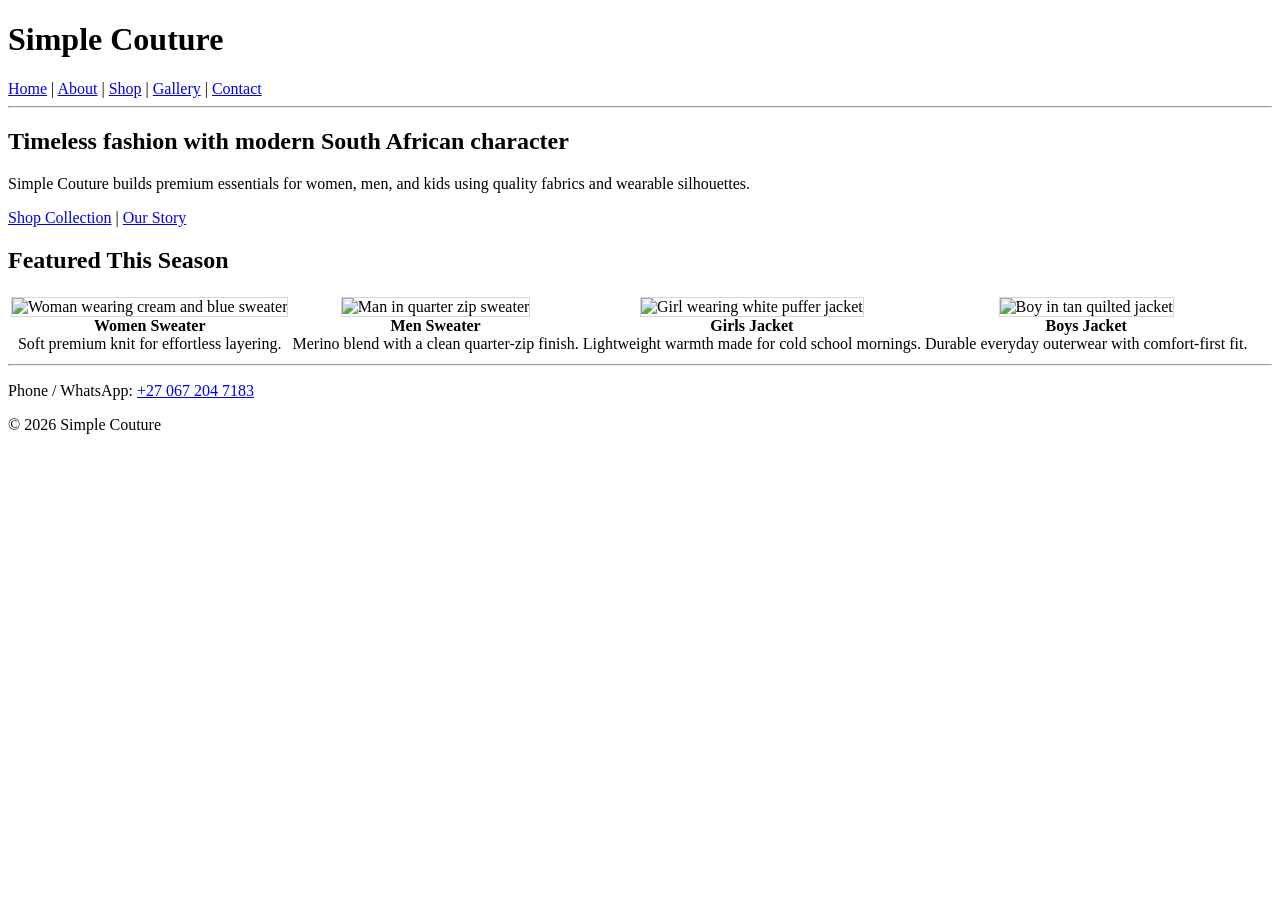
==== index.html @ d7c9ca5f "Add files via upload" ====
<!doctype html>
<html lang="en">
  <head>
    <meta charset="UTF-8" />
    <meta name="viewport" content="width=device-width, initial-scale=1.0" />
    <title>Simple Couture | Home</title>
    <style>
      .product-thumb {
        width: 140px;
        height: 140px;
        object-fit: cover;
        border: 1px solid #d6d6d6;
      }
    </style>
  </head>
  <body>
    <header>
      <h1>Simple Couture</h1>
      <nav>
        <a href="index.html">Home</a> |
        <a href="about.html">About</a> |
        <a href="shop.html">Shop</a> |
        <a href="gallery.html">Gallery</a> |
        <a href="contact.html">Contact</a>
      </nav>
      <hr />
    </header>

    <main>
      <section>
        <h2>Timeless fashion with modern South African character</h2>
        <p>
          Simple Couture builds premium essentials for women, men, and kids
          using quality fabrics and wearable silhouettes.
        </p>
        <p>
          <a href="shop.html">Shop Collection</a> |
          <a href="about.html">Our Story</a>
        </p>
      </section>

      <section>
        <h2>Featured This Season</h2>
        <table>
          <tr>
            <td align="center">
              <img class="product-thumb" src="images/Women sweater R450.jpg" alt="Woman wearing cream and blue sweater" />
              <br /><strong>Women Sweater</strong>
              <br />Soft premium knit for effortless layering.
            </td>
            <td align="center">
              <img class="product-thumb" src="images/Men sweater R450.jpg" alt="Man in quarter zip sweater" />
              <br /><strong>Men Sweater</strong>
              <br />Merino blend with a clean quarter-zip finish.
            </td>
            <td align="center">
              <img class="product-thumb" src="images/Girls jacket R250.jpg" alt="Girl wearing white puffer jacket" />
              <br /><strong>Girls Jacket</strong>
              <br />Lightweight warmth made for cold school mornings.
            </td>
            <td align="center">
              <img class="product-thumb" src="images/Boys jacket R250.jpg" alt="Boy in tan quilted jacket" />
              <br /><strong>Boys Jacket</strong>
              <br />Durable everyday outerwear with comfort-first fit.
            </td>
          </tr>
        </table>
      </section>
    </main>

    <footer>
      <hr />
      <p>Phone / WhatsApp: <a href="tel:+27067204718">+27 067 204 7183</a></p>
      <p>&copy; 2026 Simple Couture</p>
    </footer>
  </body>
</html>
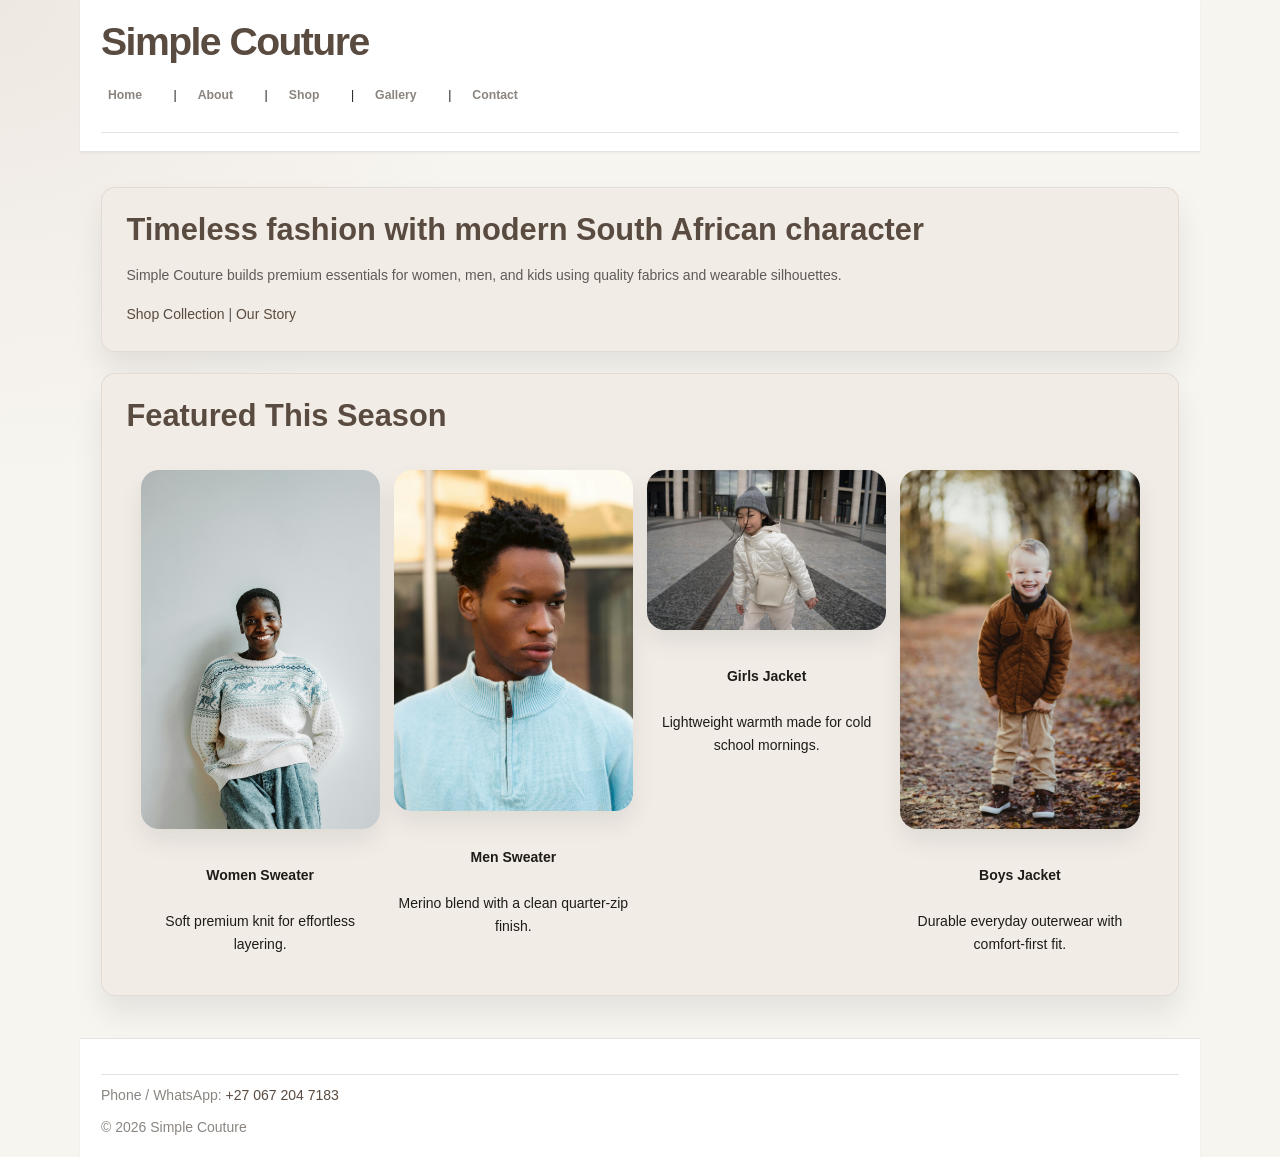
==== commit f8147b77: "feat: Part 3 - Advanced Responsive Design with Relative Units and Responsive Images BREAKING CHANGE:" ====
--- a/index.html
+++ b/index.html
@@ -3,17 +3,11 @@
   <head>
     <meta charset="UTF-8" />
     <meta name="viewport" content="width=device-width, initial-scale=1.0" />
+    <link rel="stylesheet" href="styles.css" />
     <title>Simple Couture | Home</title>
-    <style>
-      .product-thumb {
-        width: 140px;
-        height: 140px;
-        object-fit: cover;
-        border: 1px solid #d6d6d6;
-      }
-    </style>
   </head>
   <body>
+    <!-- Site-wide header and navigation -->
     <header>
       <h1>Simple Couture</h1>
       <nav>
@@ -26,7 +20,9 @@
       <hr />
     </header>
 
+    <!-- Main homepage content -->
     <main>
+      <!-- Brand intro and quick links -->
       <section>
         <h2>Timeless fashion with modern South African character</h2>
         <p>
@@ -39,27 +35,28 @@
         </p>
       </section>
 
+      <!-- Seasonal featured products -->
       <section>
         <h2>Featured This Season</h2>
         <table>
           <tr>
             <td align="center">
-              <img class="product-thumb" src="images/Women sweater R450.jpg" alt="Woman wearing cream and blue sweater" />
+              <img class="product-thumb" src="images/Women sweater R450.jpg" alt="Woman wearing cream and blue sweater" sizes="(max-width: 700px) 100vw, (max-width: 900px) 50vw, 25vw" />
               <br /><strong>Women Sweater</strong>
               <br />Soft premium knit for effortless layering.
             </td>
             <td align="center">
-              <img class="product-thumb" src="images/Men sweater R450.jpg" alt="Man in quarter zip sweater" />
+              <img class="product-thumb" src="images/Men sweater R450.jpg" alt="Man in quarter zip sweater" sizes="(max-width: 700px) 100vw, (max-width: 900px) 50vw, 25vw" />
               <br /><strong>Men Sweater</strong>
               <br />Merino blend with a clean quarter-zip finish.
             </td>
             <td align="center">
-              <img class="product-thumb" src="images/Girls jacket R250.jpg" alt="Girl wearing white puffer jacket" />
+              <img class="product-thumb" src="images/Girls jacket R250.jpg" alt="Girl wearing white puffer jacket" sizes="(max-width: 700px) 100vw, (max-width: 900px) 50vw, 25vw" />
               <br /><strong>Girls Jacket</strong>
               <br />Lightweight warmth made for cold school mornings.
             </td>
             <td align="center">
-              <img class="product-thumb" src="images/Boys jacket R250.jpg" alt="Boy in tan quilted jacket" />
+              <img class="product-thumb" src="images/Boys jacket R250.jpg" alt="Boy in tan quilted jacket" sizes="(max-width: 700px) 100vw, (max-width: 900px) 50vw, 25vw" />
               <br /><strong>Boys Jacket</strong>
               <br />Durable everyday outerwear with comfort-first fit.
             </td>
@@ -68,6 +65,7 @@
       </section>
     </main>
 
+    <!-- Footer with contact and copyright -->
     <footer>
       <hr />
       <p>Phone / WhatsApp: <a href="tel:+27067204718">+27 067 204 7183</a></p>
--- a/styles.css
+++ b/styles.css
@@ -0,0 +1,910 @@
+/* ========================================
+   SIMPLE COUTURE - EXTERNAL STYLESHEET
+   Part 2: CSS Styling & Responsive Design
+   ======================================== */
+
+/* ========================================
+   1. ROOT VARIABLES & COLOR SCHEME
+   ======================================== */
+
+:root {
+  /* Color Palette */
+  color-scheme: light;
+  --bg: #f7f5f0;
+  --surface: #ffffff;
+  --surface-strong: #f1ece6;
+  --text: #1e1b18;
+  --text-light: #5f5a55;
+  --muted: #8a8580;
+  --primary: #8f5e3d;
+  --primary-soft: #d8baa6;
+  --accent: #5a4b40;
+  --accent-soft: #f0e4dd;
+  --border: rgba(31, 24, 19, 0.12);
+  --border-dark: #ded6cb;
+  --success: #4a7c59;
+  --warning: #d97706;
+  --error: #dc2626;
+
+  /* Typography Scale */
+  --fs-xs: 0.75rem;
+  --fs-sm: 0.875rem;
+  --fs-base: 1rem;
+  --fs-lg: 1.125rem;
+  --fs-xl: 1.5rem;
+  --fs-2xl: 2rem;
+  --fs-3xl: 2.5rem;
+
+  --fw-regular: 400;
+  --fw-medium: 500;
+  --fw-semibold: 600;
+  --fw-bold: 700;
+
+  --lh-tight: 1.2;
+  --lh-normal: 1.5;
+  --lh-relaxed: 1.75;
+
+  /* Spacing */
+  --spacing-xs: 0.25rem;
+  --spacing-sm: 0.5rem;
+  --spacing-md: 1rem;
+  --spacing-lg: 1.5rem;
+  --spacing-xl: 2rem;
+  --spacing-2xl: 3rem;
+
+  /* Border Radius */
+  --radius: 1rem;
+  --radius-sm: 0.5rem;
+  --radius-md: 0.75rem;
+  --radius-lg: 1.25rem;
+
+  /* Shadows */
+  --shadow-sm: 0 1px 2px rgba(15, 11, 8, 0.05);
+  --shadow-md: 0 4px 6px rgba(15, 11, 8, 0.1);
+  --shadow: 0 18px 30px rgba(15, 11, 8, 0.08);
+  --shadow-lg: 0 20px 40px rgba(15, 11, 8, 0.12);
+
+  /* Transitions */
+  --transition: all 0.2s ease;
+  --transition-slow: all 0.3s ease;
+}
+
+/* ========================================
+   2. CSS RESET & BASE STYLES
+   ======================================== */
+
+* {
+  box-sizing: border-box;
+  margin: 0;
+  padding: 0;
+}
+
+html {
+  /* Base font size for rem calculations (16px = 1rem) */
+  font-size: clamp(14px, 1vw, 16px);
+  scroll-behavior: smooth;
+}
+
+body {
+  margin: 0;
+  min-height: 100vh;
+  display: flex;
+  flex-direction: column;
+  font-family: "Inter", "Segoe UI", system-ui, -apple-system, BlinkMacSystemFont, sans-serif;
+  background: linear-gradient(180deg, #faf7f2 0%, #efe8dd 100%);
+  color: var(--text);
+  line-height: var(--lh-normal);
+  font-weight: var(--fw-regular);
+}
+
+main {
+  flex: 1;
+}
+
+/* ========================================
+   3. TYPOGRAPHY STYLES
+   ======================================== */
+
+h1, h2, h3, h4, h5, h6 {
+  font-weight: var(--fw-semibold);
+  line-height: var(--lh-tight);
+  color: var(--text);
+  margin-top: var(--spacing-lg);
+  margin-bottom: var(--spacing-md);
+}
+
+h1 {
+  font-size: clamp(2rem, 2.4vw, 2.8rem);
+  letter-spacing: -0.05em;
+  color: var(--accent);
+}
+
+h2 {
+  font-size: clamp(1.5rem, 2vw, 2rem);
+  color: var(--accent);
+  margin-top: 0;
+}
+
+h3 {
+  font-size: var(--fs-xl);
+  color: var(--accent);
+}
+
+h4 {
+  font-size: var(--fs-lg);
+}
+
+h5, h6 {
+  font-size: var(--fs-base);
+}
+
+p {
+  color: var(--text-light);
+  margin: var(--spacing-md) 0;
+  line-height: var(--lh-relaxed);
+}
+
+p:last-child {
+  margin-bottom: 0;
+}
+
+small {
+  font-size: var(--fs-sm);
+  color: var(--muted);
+}
+
+strong, b {
+  font-weight: var(--fw-semibold);
+  color: var(--text);
+}
+
+/* ========================================
+   4. IMAGES & MEDIA
+   ======================================== */
+
+img {
+  max-width: 100%;
+  height: auto;
+  display: block;
+}
+
+/* ========================================
+   5. LINKS & INTERACTIVE ELEMENTS
+   ======================================== */
+
+a {
+  color: var(--primary);
+  text-decoration: none;
+  font-weight: var(--fw-medium);
+  transition: var(--transition);
+  position: relative;
+}
+
+a:hover {
+  color: var(--accent);
+  text-decoration: underline;
+}
+
+a:focus {
+  outline: 2px solid var(--primary);
+  outline-offset: 2px;
+  border-radius: 2px;
+}
+
+a:active {
+  color: #6d4830;
+}
+
+/* ========================================
+   6. LAYOUT STRUCTURE
+   ======================================== */
+
+body > header,
+body > footer,
+main {
+  width: min(1160px, calc(100% - 2rem));
+  margin-left: auto;
+  margin-right: auto;
+}
+
+/* Header Styling */
+header {
+  padding: var(--spacing-lg) 0 var(--spacing-md);
+  background: var(--surface);
+  box-shadow: var(--shadow-sm);
+  margin-bottom: var(--spacing-lg);
+}
+
+header h1 {
+  margin: 0;
+  font-size: clamp(2rem, 2.4vw, 2.8rem);
+  letter-spacing: -0.05em;
+}
+
+/* Navigation Styling */
+nav {
+  margin-top: var(--spacing-md);
+  font-size: var(--fs-sm);
+  display: flex;
+  flex-wrap: wrap;
+  gap: var(--spacing-md);
+  align-items: center;
+}
+
+nav a {
+  color: var(--accent);
+  padding: var(--spacing-sm);
+  border-radius: var(--radius-sm);
+  transition: var(--transition);
+  display: inline-block;
+}
+
+nav a:hover {
+  background: rgba(143, 94, 61, 0.12);
+  text-decoration: none;
+}
+
+nav a:focus {
+  background: rgba(143, 94, 61, 0.2);
+  outline: none;
+}
+
+nav a:active {
+  background: rgba(143, 94, 61, 0.2);
+}
+
+/* Header & Footer Separator */
+header hr,
+footer hr {
+  border: none;
+  border-top: 1px solid var(--border);
+  margin: var(--spacing-lg) 0 0;
+}
+
+/* Main Content */
+main {
+  padding: var(--spacing-lg) 0 var(--spacing-xl);
+}
+
+/* Section Styling */
+section {
+  background: var(--surface);
+  border: 1px solid var(--border);
+  border-radius: var(--radius);
+  padding: var(--spacing-lg) var(--spacing-xl);
+  margin-bottom: var(--spacing-lg);
+  box-shadow: var(--shadow);
+  transition: var(--transition-slow);
+}
+
+section:hover {
+  box-shadow: var(--shadow-lg);
+  transform: translateY(-2px);
+}
+
+section h2,
+section h3 {
+  margin-top: 0;
+  color: var(--accent);
+}
+
+section p,
+section li {
+  color: var(--text-light);
+  margin: var(--spacing-md) 0;
+}
+
+/* Footer Styling */
+footer {
+  padding: var(--spacing-lg) 0 var(--spacing-xl);
+  color: var(--muted);
+  background: var(--surface);
+  box-shadow: var(--shadow-sm);
+  margin-top: var(--spacing-2xl);
+}
+
+footer p {
+  margin: var(--spacing-md) 0;
+  color: var(--muted);
+}
+
+footer p:last-child {
+  margin-bottom: 0;
+}
+
+/* ========================================
+   7. FORM ELEMENTS
+   ======================================== */
+
+form {
+  display: grid;
+  gap: var(--spacing-lg);
+}
+
+label {
+  font-weight: var(--fw-semibold);
+  display: block;
+  margin-bottom: var(--spacing-sm);
+  color: var(--text);
+  font-size: var(--fs-base);
+}
+
+input,
+textarea {
+  font: inherit;
+  width: 100%;
+  border: 1px solid var(--border-dark);
+  border-radius: var(--radius-md);
+  padding: var(--spacing-md) var(--spacing-lg);
+  background: #fff;
+  color: var(--text);
+  transition: var(--transition);
+}
+
+input:hover,
+textarea:hover {
+  border-color: var(--primary);
+  box-shadow: 0 0 0 3px rgba(143, 94, 61, 0.05);
+}
+
+input:focus,
+textarea:focus {
+  outline: none;
+  border-color: var(--primary);
+  box-shadow: 0 0 0 3px rgba(143, 94, 61, 0.1);
+}
+
+input:active,
+textarea:active {
+  border-color: var(--accent);
+}
+
+input::placeholder,
+textarea::placeholder {
+  color: var(--muted);
+}
+
+/* ========================================
+   8. BUTTONS
+   ======================================== */
+
+button {
+  font: inherit;
+  background: var(--primary);
+  color: #fff;
+  border: none;
+  border-radius: var(--radius-md);
+  padding: var(--spacing-md) var(--spacing-lg);
+  cursor: pointer;
+  font-weight: var(--fw-semibold);
+  transition: var(--transition);
+  position: relative;
+  overflow: hidden;
+}
+
+button:hover {
+  background: var(--accent);
+  transform: translateY(-2px);
+  box-shadow: 0 12px 25px rgba(143, 94, 61, 0.18);
+}
+
+button:focus {
+  outline: 2px solid var(--primary);
+  outline-offset: 2px;
+}
+
+button:active {
+  background: #6d4830;
+  transform: translateY(0);
+}
+
+button:disabled {
+  background: var(--muted);
+  cursor: not-allowed;
+  opacity: 0.6;
+}
+
+/* ========================================
+   9. TABLES & PRODUCT DISPLAY
+   ======================================== */
+
+table {
+  width: 100%;
+  border-collapse: collapse;
+  margin-top: var(--spacing-lg);
+}
+
+td {
+  width: 25%;
+  vertical-align: top;
+  padding: var(--spacing-lg);
+  text-align: center;
+}
+
+td strong {
+  display: block;
+  margin-top: var(--spacing-md);
+  color: var(--text);
+  font-weight: var(--fw-semibold);
+}
+
+.product-thumb {
+  width: 100%;
+  border-radius: var(--radius);
+  box-shadow: inset 0 0 0 1px rgba(143, 94, 61, 0.08);
+  transition: var(--transition-slow);
+  display: block;
+}
+
+.product-thumb:hover {
+  box-shadow: 0 8px 20px rgba(143, 94, 61, 0.15);
+  transform: scale(1.03);
+}
+
+.products h3 {
+  margin-bottom: var(--spacing-md);
+  margin-top: var(--spacing-xl);
+}
+
+.products h3:first-of-type {
+  margin-top: 0;
+}
+
+/* Product List - Grid Layout */
+.product-list {
+  list-style: none;
+  padding: 0;
+  margin: 0 0 var(--spacing-lg);
+  display: grid;
+  grid-template-columns: repeat(2, minmax(160px, 1fr));
+  gap: var(--spacing-lg);
+}
+
+.product-item {
+  background: var(--surface-strong);
+  border: 1px solid var(--border);
+  border-radius: var(--radius);
+  padding: var(--spacing-md);
+  transition: var(--transition-slow);
+  cursor: pointer;
+}
+
+.product-item:hover {
+  border-color: var(--primary);
+  box-shadow: 0 8px 20px rgba(143, 94, 61, 0.12);
+  transform: translateY(-4px);
+}
+
+.product-item:focus-within {
+  outline: 2px solid var(--primary);
+  outline-offset: 2px;
+}
+
+.product-name {
+  margin: var(--spacing-md) 0 0;
+  font-weight: var(--fw-semibold);
+  color: var(--accent);
+  font-size: var(--fs-sm);
+}
+
+/* ========================================
+   10. RESPONSIVE DESIGN
+   ======================================== */
+
+/* Tablet View (900px and below) */
+@media (max-width: 900px) {
+  td {
+    width: 50%;
+  }
+
+  .product-list {
+    grid-template-columns: 1fr;
+  }
+
+  section {
+    padding: var(--spacing-lg);
+  }
+}
+
+/* Mobile View (700px and below) */
+@media (max-width: 700px) {
+  header,
+  main,
+  footer {
+    width: calc(100% - var(--spacing-lg));
+  }
+
+  header {
+    padding: var(--spacing-md) 0;
+    margin-bottom: var(--spacing-lg);
+  }
+
+  nav {
+    flex-direction: column;
+    align-items: flex-start;
+    gap: var(--spacing-sm);
+    margin-top: var(--spacing-md);
+  }
+
+  nav a {
+    width: 100%;
+    padding: var(--spacing-md);
+    display: block;
+    border-radius: var(--radius-sm);
+  }
+
+  section {
+    padding: var(--spacing-lg);
+    margin-bottom: var(--spacing-lg);
+  }
+
+  h2 {
+    font-size: clamp(1.25rem, 5vw, 1.5rem);
+  }
+
+  td {
+    width: 100%;
+    display: block;
+    padding: var(--spacing-md) 0;
+    border-top: 1px solid var(--border);
+  }
+
+  td:first-child {
+    border-top: none;
+    padding-top: 0;
+  }
+
+  td strong {
+    margin-top: var(--spacing-md);
+  }
+
+  .product-list {
+    grid-template-columns: 1fr;
+    gap: var(--spacing-md);
+  }
+
+  label {
+    font-size: var(--fs-base);
+  }
+
+  input,
+  textarea {
+    padding: var(--spacing-md);
+    font-size: 16px;
+  }
+
+  button {
+    width: 100%;
+    padding: var(--spacing-md) var(--spacing-lg);
+  }
+
+  footer {
+    padding: var(--spacing-lg) 0 var(--spacing-xl);
+  }
+}
+
+/* Small Mobile View (520px and below) */
+@media (max-width: 520px) {
+  html {
+    font-size: 15px;
+  }
+
+  body {
+    font-size: var(--fs-sm);
+  }
+
+  header h1 {
+    font-size: clamp(1.5rem, 5vw, 2rem);
+  }
+
+  h2 {
+    font-size: clamp(1.1rem, 4vw, 1.4rem);
+  }
+
+  h3 {
+    font-size: var(--fs-lg);
+  }
+
+  nav {
+    gap: var(--spacing-xs);
+  }
+
+  nav a {
+    padding: var(--spacing-sm);
+    font-size: var(--fs-xs);
+  }
+
+  section {
+    padding: var(--spacing-lg);
+    border-radius: var(--radius-md);
+  }
+
+  p {
+    margin: var(--spacing-md) 0;
+    font-size: var(--fs-sm);
+  }
+
+  .product-item {
+    padding: var(--spacing-md);
+  }
+
+  .product-name {
+    font-size: var(--fs-xs);
+  }
+
+  button {
+    padding: var(--spacing-md);
+    font-size: var(--fs-sm);
+  }
+}
+
+/* Extra Large Screens (1400px and above) */
+@media (min-width: 1400px) {
+  body > header,
+  body > footer,
+  main {
+    width: min(1280px, calc(100% - 3rem));
+  }
+
+  section {
+    padding: var(--spacing-xl) var(--spacing-2xl);
+  }
+}
+
+body {
+  margin: 0;
+  font-family: Inter, -apple-system, BlinkMacSystemFont, "Segoe UI", sans-serif;
+  background: radial-gradient(circle at top left, rgba(138,79,62,.08), transparent 28%),
+    var(--bg);
+  color: var(--text);
+  line-height: 1.65;
+}
+
+a {
+  color: var(--accent);
+  text-decoration: none;
+}
+
+a:hover,
+button:hover {
+  text-decoration: underline;
+}
+
+body > header,
+body > footer,
+main {
+  max-width: 1120px;
+  margin: 0 auto;
+  padding: 1.25rem 1.5rem;
+}
+
+header {
+  background: var(--surface);
+  border-bottom: 1px solid var(--border);
+  position: sticky;
+  top: 0;
+  z-index: 10;
+}
+
+header h1 {
+  margin: 0;
+  font-size: clamp(2rem, 4vw, 2.8rem);
+  letter-spacing: -0.04em;
+}
+
+nav {
+  margin-top: 0.75rem;
+}
+
+nav a {
+  display: inline-block;
+  margin: 0.2rem 0.75rem 0.2rem 0;
+  color: var(--muted);
+  font-weight: 600;
+}
+
+nav a:hover {
+  color: var(--accent);
+}
+
+header hr,
+footer hr {
+  border: none;
+  border-top: 1px solid var(--border);
+  margin: 1.25rem 0 0;
+}
+
+main {
+  padding-bottom: 1.5rem;
+}
+
+section {
+  background: var(--surface-strong);
+  border: 1px solid rgba(222, 214, 203, 0.7);
+  border-radius: var(--radius);
+  padding: 1.75rem;
+  margin: 1.5rem 0;
+  box-shadow: var(--shadow);
+}
+
+section:first-of-type {
+  margin-top: 1.25rem;
+}
+
+h2,
+h3 {
+  margin-top: 0;
+  color: #2b2220;
+}
+
+h2 {
+  font-size: clamp(1.75rem, 3vw, 2.2rem);
+}
+
+h3 {
+  font-size: clamp(1.35rem, 2.3vw, 1.6rem);
+  margin-bottom: 0.85rem;
+}
+
+p {
+  margin: 0.85rem 0;
+}
+
+section p + p,
+section ul + p,
+section p + ul {
+  margin-top: 1rem;
+}
+
+a.button,
+button {
+  display: inline-flex;
+  align-items: center;
+  justify-content: center;
+  padding: 0.85rem 1.3rem;
+  border-radius: 999px;
+  border: 1px solid transparent;
+  background: var(--accent);
+  color: #fff;
+  font-weight: 700;
+  transition: transform 180ms ease, box-shadow 180ms ease, background 180ms ease;
+}
+
+a.button:hover,
+button:hover {
+  transform: translateY(-1px);
+  box-shadow: 0 14px 30px rgba(138, 79, 62, 0.15);
+  background: #7b3f33;
+}
+
+.product-thumb {
+  max-width: 100%;
+  height: auto;
+  border-radius: 18px;
+  object-fit: cover;
+  box-shadow: 0 12px 24px rgba(0, 0, 0, 0.08);
+  margin: 0 auto;
+}
+
+table {
+  width: 100%;
+  border-collapse: separate;
+  border-spacing: 1rem;
+}
+
+td {
+  padding: 0;
+  vertical-align: top;
+}
+
+td > strong {
+  display: block;
+  margin-top: 0.85rem;
+}
+
+.product-list {
+  list-style: none;
+  padding: 0;
+  margin: 0;
+  display: grid;
+  grid-template-columns: repeat(auto-fit, minmax(180px, 1fr));
+  gap: 1.25rem;
+}
+
+.product-item {
+  display: grid;
+  gap: 1rem;
+  text-align: center;
+  background: var(--surface);
+  border-radius: 20px;
+  padding: 1rem;
+  border: 1px solid rgba(222, 214, 203, 0.8);
+}
+
+.product-name {
+  font-weight: 700;
+  color: #3a2f2c;
+  margin: 0;
+}
+
+form {
+  display: grid;
+  gap: 1rem;
+  max-width: 560px;
+}
+
+label {
+  font-weight: 600;
+}
+
+input,
+textarea {
+  width: 100%;
+  padding: 0.95rem 1rem;
+  border-radius: 14px;
+  border: 1px solid var(--border);
+  background: #fff;
+  font: inherit;
+}
+
+button[type="submit"] {
+  cursor: pointer;
+  width: fit-content;
+}
+
+footer {
+  background: var(--surface);
+  color: var(--muted);
+  border-top: 1px solid var(--border);
+  padding-top: 1rem;
+}
+
+footer p {
+  margin: 0.55rem 0;
+}
+
+@media (max-width: 900px) {
+  body > header,
+  body > footer,
+  main {
+    padding-left: 1rem;
+    padding-right: 1rem;
+  }
+
+  nav {
+    display: grid;
+    gap: 0.5rem;
+  }
+
+  nav a {
+    margin: 0;
+  }
+}
+
+@media (max-width: 720px) {
+  header,
+  footer,
+  section {
+    border-radius: 14px;
+  }
+
+  section {
+    padding: 1.25rem;
+  }
+
+  table,
+  tbody,
+  tr,
+  td {
+    display: block;
+    width: 100%;
+  }
+
+  td {
+    margin-bottom: 1rem;
+  }
+
+  td > strong {
+    margin-top: 0.7rem;
+  }
+}
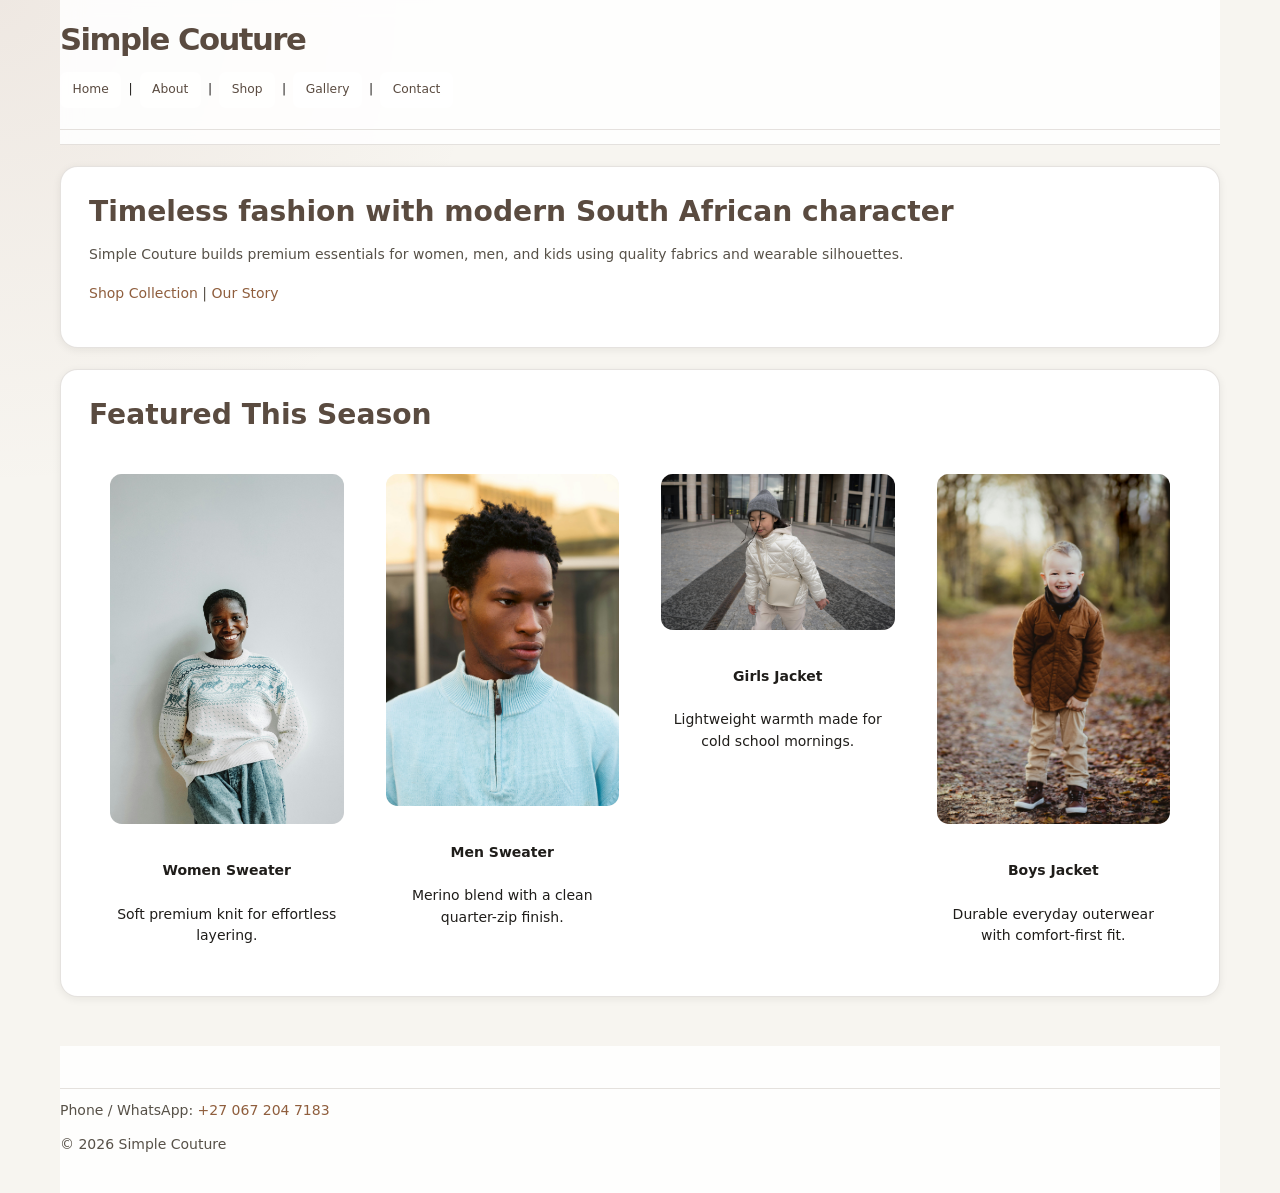
==== commit 2bf08fd0: "chore: add consolidated stylesheet, changelog, and README fix" ====
--- a/index.html
+++ b/index.html
@@ -3,7 +3,7 @@
   <head>
     <meta charset="UTF-8" />
     <meta name="viewport" content="width=device-width, initial-scale=1.0" />
-    <link rel="stylesheet" href="styles.css" />
+    <link rel="stylesheet" href="css/styles.css" />
     <title>Simple Couture | Home</title>
   </head>
   <body>
--- a/css/styles.css
+++ b/css/styles.css
@@ -0,0 +1,536 @@
+﻿/* ========================================
+   SIMPLE COUTURE - EXTERNAL STYLESHEET
+   ======================================== */
+
+:root {
+  color-scheme: light;
+  --bg: #f7f5f0;
+  --surface: #ffffff;
+  --surface-strong: #f6f1eb;
+  --surface-soft: #faf3ee;
+  --text: #1f1d1a;
+  --text-light: #575148;
+  --muted: #8c8176;
+  --primary: #8f5e3d;
+  --primary-soft: #d8baa6;
+  --accent: #5a4b40;
+  --accent-soft: #f6ece5;
+  --border: rgba(93, 74, 60, 0.16);
+  --border-dark: rgba(93, 74, 60, 0.35);
+  --success: #4a7c59;
+  --warning: #d97706;
+  --error: #dc2626;
+
+  --fs-xs: 0.75rem;
+  --fs-sm: 0.875rem;
+  --fs-base: 1rem;
+  --fs-lg: 1.125rem;
+  --fs-xl: 1.5rem;
+  --fs-2xl: 2rem;
+  --fs-3xl: 2.5rem;
+
+  --fw-regular: 400;
+  --fw-medium: 500;
+  --fw-semibold: 600;
+  --fw-bold: 700;
+
+  --lh-tight: 1.2;
+  --lh-normal: 1.55;
+  --lh-relaxed: 1.75;
+
+  --spacing-xs: 0.25rem;
+  --spacing-sm: 0.5rem;
+  --spacing-md: 1rem;
+  --spacing-lg: 1.5rem;
+  --spacing-xl: 2rem;
+  --spacing-2xl: 3rem;
+
+  --radius-sm: 0.5rem;
+  --radius-md: 0.85rem;
+  --radius-lg: 1.25rem;
+
+  --shadow-sm: 0 2px 8px rgba(31, 24, 19, 0.07);
+  --shadow-md: 0 8px 18px rgba(31, 24, 19, 0.09);
+  --shadow-lg: 0 18px 35px rgba(31, 24, 19, 0.12);
+  --transition: all 220ms ease;
+  --transition-slow: all 320ms ease;
+}
+
+/* ========================================
+   RESET & BASE STYLES
+   ======================================== */
+
+* {
+  box-sizing: border-box;
+  margin: 0;
+  padding: 0;
+}
+
+html {
+  font-size: clamp(14px, 1vw, 16px);
+  scroll-behavior: smooth;
+}
+
+body {
+  min-height: 100vh;
+  font-family: "Inter", "Segoe UI", system-ui, -apple-system, BlinkMacSystemFont, sans-serif;
+  background: radial-gradient(circle at top left, rgba(138, 79, 62, 0.08), transparent 28%), var(--bg);
+  color: var(--text);
+  line-height: var(--lh-normal);
+  font-weight: var(--fw-regular);
+}
+
+img {
+  max-width: 100%;
+  height: auto;
+  display: block;
+}
+
+button,
+a.button {
+  font: inherit;
+}
+
+button,
+input,
+textarea,
+select {
+  transition: var(--transition);
+}
+
+main {
+  min-height: 100vh;
+}
+
+body > header,
+body > footer,
+main {
+  width: min(1160px, calc(100% - 3rem));
+  margin: 0 auto;
+}
+
+/* ========================================
+   TYPOGRAPHY
+   ======================================== */
+
+h1,
+h2,
+h3,
+h4,
+h5,
+h6 {
+  color: var(--accent);
+  font-weight: var(--fw-semibold);
+  line-height: var(--lh-tight);
+}
+
+h1 {
+  font-size: clamp(2rem, 2.4vw, 2.8rem);
+  letter-spacing: -0.05em;
+  margin-bottom: var(--spacing-md);
+}
+
+h2 {
+  font-size: clamp(1.75rem, 2.2vw, 2.2rem);
+  margin-bottom: var(--spacing-md);
+}
+
+h3 {
+  font-size: clamp(1.2rem, 1.8vw, 1.6rem);
+  margin-bottom: 0.75rem;
+}
+
+p,
+li,
+label {
+  color: var(--text-light);
+  line-height: var(--lh-relaxed);
+}
+
+p {
+  margin: 0.85rem 0;
+}
+
+strong,
+b {
+  color: var(--text);
+  font-weight: var(--fw-semibold);
+}
+
+small {
+  font-size: var(--fs-sm);
+  color: var(--muted);
+}
+
+/* ========================================
+   HEADER & NAVIGATION
+   ======================================== */
+
+header {
+  background: rgba(255, 255, 255, 0.86);
+  border-bottom: 1px solid var(--border);
+  padding: var(--spacing-lg) 0 var(--spacing-md);
+  position: sticky;
+  top: 0;
+  z-index: 20;
+  backdrop-filter: blur(10px);
+}
+
+header h1 {
+  margin: 0;
+}
+
+nav {
+  display: flex;
+  flex-wrap: wrap;
+  gap: var(--spacing-sm);
+  margin-top: var(--spacing-md);
+  align-items: center;
+  font-size: var(--fs-sm);
+}
+
+nav a {
+  color: var(--accent);
+  padding: 0.6rem 0.9rem;
+  border-radius: var(--radius-sm);
+  background: rgba(255, 255, 255, 0.7);
+  text-decoration: none;
+  transition: var(--transition);
+}
+
+nav a:hover,
+nav a:focus {
+  background: var(--accent-soft);
+  outline: none;
+}
+
+nav a:active {
+  transform: translateY(1px);
+}
+
+header hr,
+footer hr {
+  border: none;
+  border-top: 1px solid var(--border);
+  margin: var(--spacing-lg) 0 0;
+}
+
+/* ========================================
+   MAIN CONTENT
+   ======================================== */
+
+main {
+  padding: var(--spacing-lg) 0 var(--spacing-xl);
+}
+
+section {
+  background: var(--surface);
+  border: 1px solid var(--border);
+  border-radius: var(--radius-lg);
+  padding: var(--spacing-xl);
+  margin-bottom: var(--spacing-lg);
+  box-shadow: var(--shadow-sm);
+  transition: var(--transition-slow);
+}
+
+section:hover {
+  box-shadow: var(--shadow-md);
+  transform: translateY(-2px);
+}
+
+section h2,
+section h3 {
+  margin-top: 0;
+}
+
+section p,
+section li {
+  margin: var(--spacing-md) 0;
+}
+
+/* ========================================
+   PRODUCT CARDS & TABLES
+   ======================================== */
+
+table {
+  width: 100%;
+  border-collapse: collapse;
+  margin-top: var(--spacing-lg);
+}
+
+td {
+  width: 25%;
+  padding: var(--spacing-lg);
+  vertical-align: top;
+  text-align: center;
+}
+
+td strong,
+.product-name {
+  display: block;
+  margin-top: var(--spacing-md);
+  color: var(--text);
+  font-weight: var(--fw-semibold);
+}
+
+.product-thumb {
+  width: 100%;
+  border-radius: var(--radius-md);
+  box-shadow: inset 0 0 0 1px rgba(143, 94, 61, 0.08);
+  transition: var(--transition-slow);
+}
+
+.product-thumb:hover {
+  transform: scale(1.03);
+  box-shadow: 0 10px 24px rgba(143, 94, 61, 0.15);
+}
+
+.product-list {
+  list-style: none;
+  padding: 0;
+  margin: 0;
+  display: grid;
+  grid-template-columns: repeat(2, minmax(180px, 1fr));
+  gap: var(--spacing-lg);
+}
+
+.product-item {
+  background: var(--surface-strong);
+  border: 1px solid var(--border);
+  border-radius: var(--radius-lg);
+  padding: var(--spacing-md);
+  text-align: center;
+  transition: var(--transition-slow);
+}
+
+.product-item:hover {
+  border-color: var(--primary);
+  box-shadow: 0 14px 28px rgba(143, 94, 61, 0.12);
+  transform: translateY(-3px);
+}
+
+.product-item:focus-within {
+  outline: 3px solid rgba(143, 94, 61, 0.16);
+  outline-offset: 4px;
+}
+
+.product-name {
+  font-size: var(--fs-sm);
+  margin: 0.85rem 0 0;
+}
+
+/* ========================================
+   FORMS & BUTTONS
+   ======================================== */
+
+form {
+  display: grid;
+  gap: var(--spacing-lg);
+}
+
+label {
+  display: block;
+  margin-bottom: var(--spacing-sm);
+  color: var(--text);
+  font-size: var(--fs-base);
+  font-weight: var(--fw-semibold);
+}
+
+input,
+textarea {
+  width: 100%;
+  border-radius: var(--radius-md);
+  border: 1px solid var(--border-dark);
+  padding: var(--spacing-md) var(--spacing-lg);
+  background: var(--surface);
+  color: var(--text);
+}
+
+input:hover,
+textarea:hover,
+input:focus,
+textarea:focus {
+  border-color: var(--primary);
+  box-shadow: 0 0 0 3px rgba(143, 94, 61, 0.08);
+}
+
+input:focus,
+textarea:focus {
+  outline: none;
+}
+
+button {
+  display: inline-flex;
+  align-items: center;
+  justify-content: center;
+  padding: 0.95rem 1.4rem;
+  border-radius: 999px;
+  border: none;
+  background: var(--accent);
+  color: #fff;
+  font-weight: var(--fw-bold);
+  cursor: pointer;
+}
+
+button:hover {
+  transform: translateY(-1px);
+  box-shadow: 0 14px 28px rgba(138, 79, 62, 0.16);
+  background: #7b3f33;
+}
+
+button:focus {
+  outline: 2px solid var(--primary);
+  outline-offset: 2px;
+}
+
+button:active {
+  transform: translateY(0);
+}
+
+button:disabled {
+  background: var(--muted);
+  opacity: 0.7;
+  cursor: not-allowed;
+}
+
+/* ========================================
+   FOOTER
+   ======================================== */
+
+footer {
+  padding: var(--spacing-lg) 0 var(--spacing-xl);
+  color: var(--muted);
+  background: rgba(255, 255, 255, 0.9);
+}
+
+footer p {
+  margin: 0.65rem 0;
+}
+
+/* ========================================
+   INTERACTIVE STATES
+   ======================================== */
+
+a,
+button,
+input,
+textarea {
+  transition: var(--transition);
+}
+
+a {
+  color: var(--primary);
+  text-decoration: none;
+}
+
+a:hover {
+  text-decoration: underline;
+}
+
+a:focus {
+  outline: 2px solid var(--primary);
+  outline-offset: 3px;
+}
+
+/* ========================================
+   RESPONSIVE LAYOUT
+   ======================================== */
+
+@media (max-width: 900px) {
+  body > header,
+  body > footer,
+  main {
+    width: calc(100% - 2rem);
+  }
+
+  nav {
+    gap: var(--spacing-sm);
+  }
+
+  .product-list {
+    grid-template-columns: 1fr;
+  }
+
+  td {
+    width: 50%;
+  }
+}
+
+@media (max-width: 700px) {
+  body > header,
+  body > footer,
+  main {
+    width: calc(100% - var(--spacing-lg));
+  }
+
+  header {
+    padding: var(--spacing-md) 0 var(--spacing-sm);
+  }
+
+  nav {
+    flex-direction: column;
+    align-items: stretch;
+  }
+
+  nav a {
+    width: 100%;
+    padding: var(--spacing-md);
+  }
+
+  section {
+    padding: var(--spacing-lg);
+  }
+
+  td {
+    width: 100%;
+    display: block;
+    padding: var(--spacing-md) 0;
+    border-top: 1px solid var(--border);
+  }
+
+  td:first-child {
+    border-top: none;
+  }
+}
+
+@media (max-width: 520px) {
+  html {
+    font-size: 15px;
+  }
+
+  header h1 {
+    font-size: clamp(1.5rem, 5vw, 2.2rem);
+  }
+
+  h2 {
+    font-size: clamp(1.2rem, 4vw, 1.4rem);
+  }
+
+  h3 {
+    font-size: var(--fs-lg);
+  }
+
+  nav a {
+    font-size: var(--fs-xs);
+  }
+
+  .product-item {
+    padding: var(--spacing-md);
+  }
+
+  button {
+    width: 100%;
+  }
+}
+
+@media (min-width: 1400px) {
+  body > header,
+  body > footer,
+  main {
+    width: min(1280px, calc(100% - 4rem));
+  }
+
+  section {
+    padding: var(--spacing-2xl);
+  }
+}
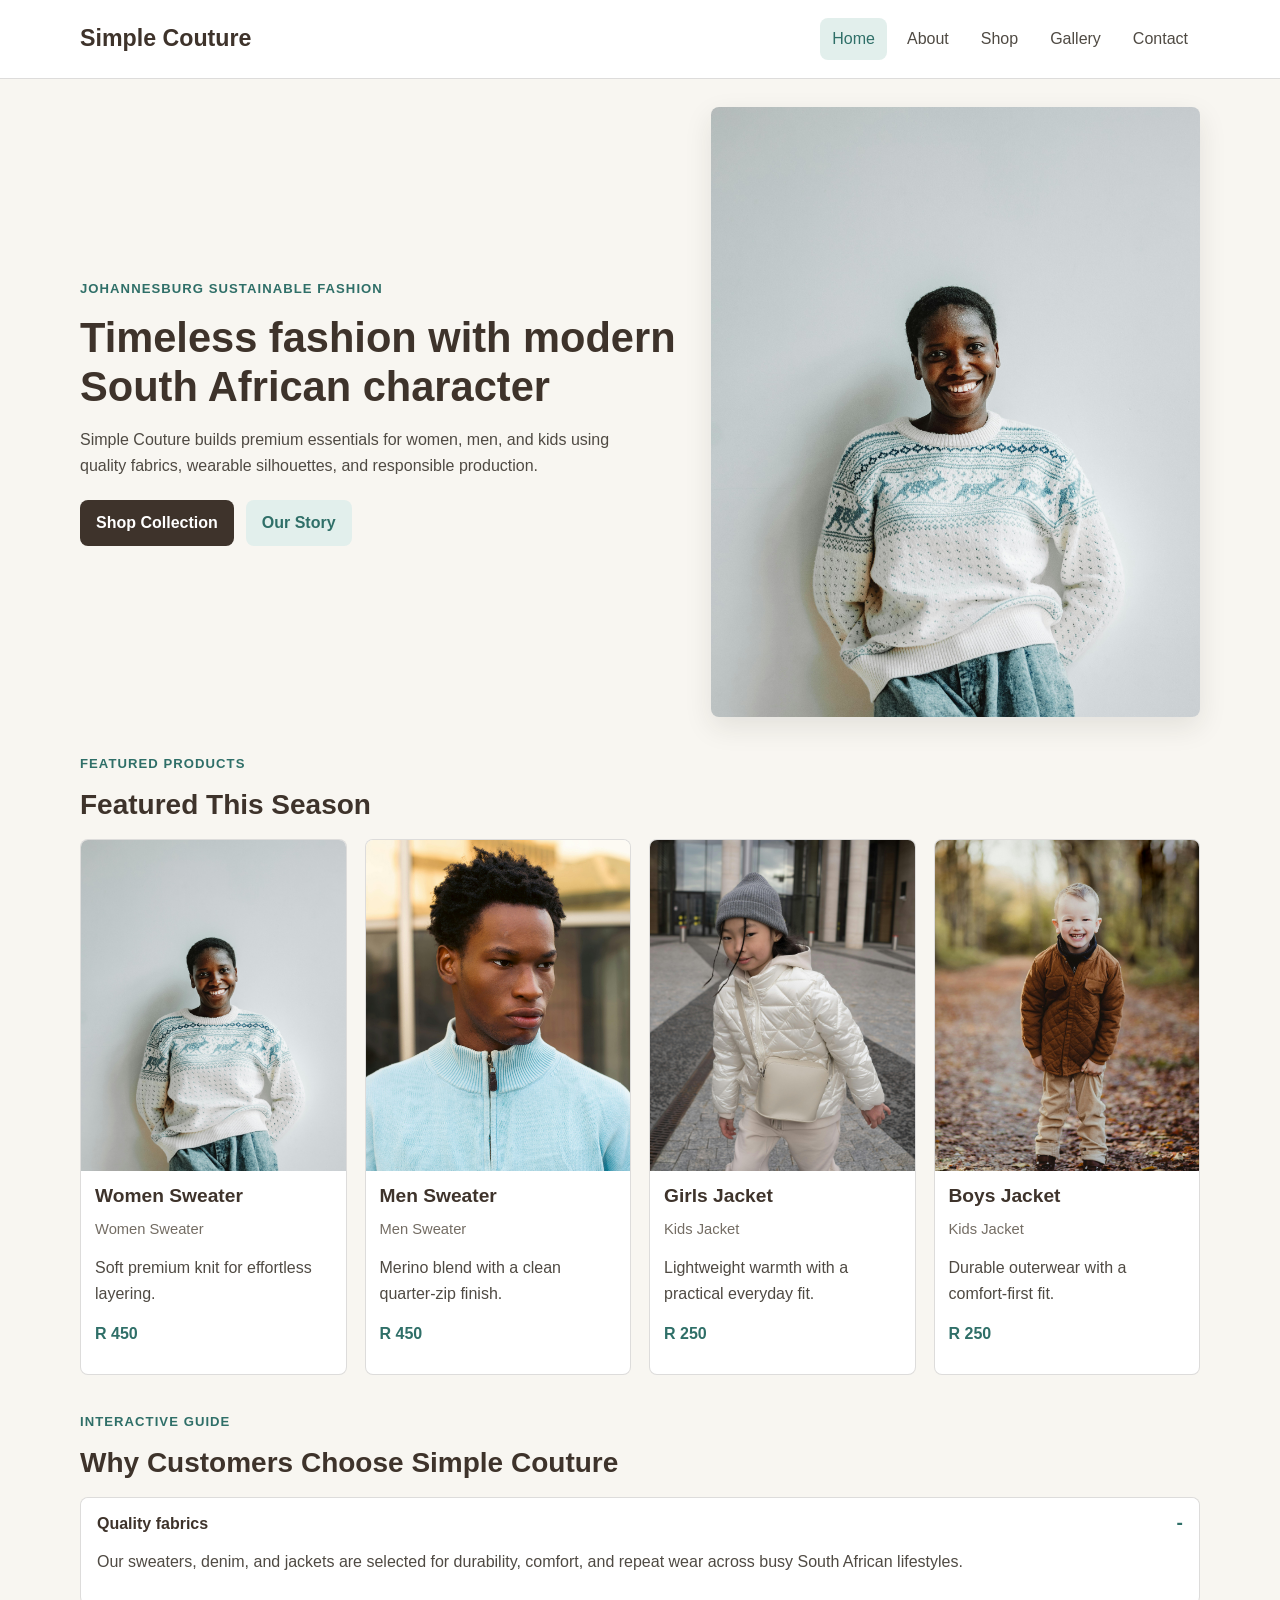
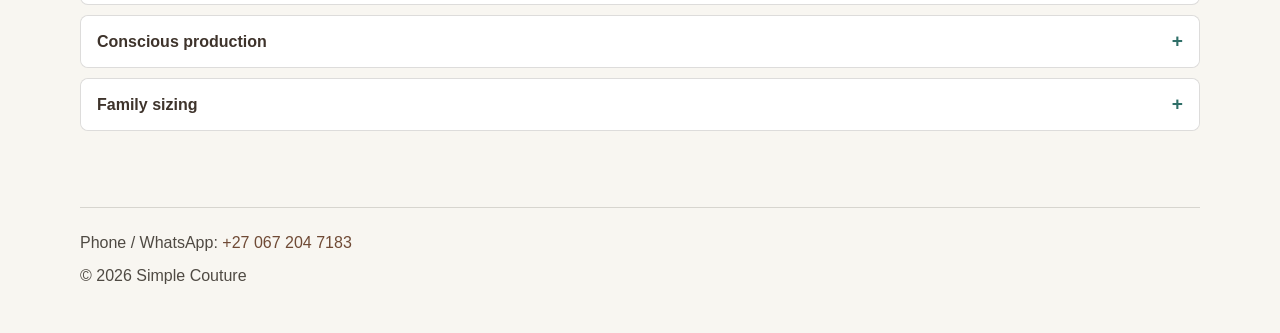
==== commit 6165c328: "Refactor contour rendering and UI state handling" ====
--- a/index.html
+++ b/index.html
@@ -1,75 +1,111 @@
-<!doctype html>
-<html lang="en">
-  <head>
-    <meta charset="UTF-8" />
-    <meta name="viewport" content="width=device-width, initial-scale=1.0" />
-    <link rel="stylesheet" href="css/styles.css" />
-    <title>Simple Couture | Home</title>
-  </head>
-  <body>
-    <!-- Site-wide header and navigation -->
-    <header>
-      <h1>Simple Couture</h1>
-      <nav>
-        <a href="index.html">Home</a> |
-        <a href="about.html">About</a> |
-        <a href="shop.html">Shop</a> |
-        <a href="gallery.html">Gallery</a> |
-        <a href="contact.html">Contact</a>
-      </nav>
-      <hr />
-    </header>
-
-    <!-- Main homepage content -->
-    <main>
-      <!-- Brand intro and quick links -->
-      <section>
-        <h2>Timeless fashion with modern South African character</h2>
-        <p>
-          Simple Couture builds premium essentials for women, men, and kids
-          using quality fabrics and wearable silhouettes.
-        </p>
-        <p>
-          <a href="shop.html">Shop Collection</a> |
-          <a href="about.html">Our Story</a>
-        </p>
-      </section>
-
-      <!-- Seasonal featured products -->
-      <section>
-        <h2>Featured This Season</h2>
-        <table>
-          <tr>
-            <td align="center">
-              <img class="product-thumb" src="images/Women sweater R450.jpg" alt="Woman wearing cream and blue sweater" sizes="(max-width: 700px) 100vw, (max-width: 900px) 50vw, 25vw" />
-              <br /><strong>Women Sweater</strong>
-              <br />Soft premium knit for effortless layering.
-            </td>
-            <td align="center">
-              <img class="product-thumb" src="images/Men sweater R450.jpg" alt="Man in quarter zip sweater" sizes="(max-width: 700px) 100vw, (max-width: 900px) 50vw, 25vw" />
-              <br /><strong>Men Sweater</strong>
-              <br />Merino blend with a clean quarter-zip finish.
-            </td>
-            <td align="center">
-              <img class="product-thumb" src="images/Girls jacket R250.jpg" alt="Girl wearing white puffer jacket" sizes="(max-width: 700px) 100vw, (max-width: 900px) 50vw, 25vw" />
-              <br /><strong>Girls Jacket</strong>
-              <br />Lightweight warmth made for cold school mornings.
-            </td>
-            <td align="center">
-              <img class="product-thumb" src="images/Boys jacket R250.jpg" alt="Boy in tan quilted jacket" sizes="(max-width: 700px) 100vw, (max-width: 900px) 50vw, 25vw" />
-              <br /><strong>Boys Jacket</strong>
-              <br />Durable everyday outerwear with comfort-first fit.
-            </td>
-          </tr>
-        </table>
-      </section>
-    </main>
-
-    <!-- Footer with contact and copyright -->
-    <footer>
-      <hr />
-      <p>Phone / WhatsApp: <a href="tel:+27067204718">+27 067 204 7183</a></p>
-      <p>&copy; 2026 Simple Couture</p>
-    </footer>
-  </body>
-</html>
+<!doctype html>
+<html lang="en">
+  <head>
+    <meta charset="UTF-8" />
+    <meta name="viewport" content="width=device-width, initial-scale=1.0" />
+    <meta
+      name="description"
+      content="Simple Couture is a Johannesburg fashion brand offering sustainable women, men, and kids clothing with premium everyday style."
+    />
+    <meta
+      name="keywords"
+      content="Simple Couture, Johannesburg fashion, sustainable clothing, South African fashion, women sweaters, men sweaters, kids jackets"
+    />
+    <meta name="author" content="Simple Couture" />
+    <link rel="canonical" href="index.html" />
+    <link rel="stylesheet" href="css/styles.css" />
+    <script src="js/app.js" defer></script>
+    <title>Simple Couture | Sustainable South African Fashion</title>
+  </head>
+  <body>
+    <header>
+      <div class="site-header">
+        <a class="brand" href="index.html">Simple Couture</a>
+        <nav aria-label="Main navigation">
+          <a href="index.html" aria-current="page">Home</a>
+          <a href="about.html">About</a>
+          <a href="shop.html">Shop</a>
+          <a href="gallery.html">Gallery</a>
+          <a href="contact.html">Contact</a>
+        </nav>
+      </div>
+    </header>
+
+    <main>
+      <section class="hero">
+        <div>
+          <p class="eyebrow">Johannesburg sustainable fashion</p>
+          <h1>Timeless fashion with modern South African character</h1>
+          <p>
+            Simple Couture builds premium essentials for women, men, and kids
+            using quality fabrics, wearable silhouettes, and responsible
+            production.
+          </p>
+          <div class="button-row">
+            <a class="button" href="shop.html">Shop Collection</a>
+            <a class="button button-secondary" href="about.html">Our Story</a>
+          </div>
+        </div>
+        <img
+          src="images/Women sweater R450.jpg"
+          alt="Simple Couture cream and blue women sweater styled for everyday fashion"
+        />
+      </section>
+
+      <section>
+        <div class="section-heading">
+          <p class="eyebrow">Featured products</p>
+          <h2>Featured This Season</h2>
+        </div>
+        <div class="featured-grid" data-featured-products></div>
+      </section>
+
+      <section>
+        <div class="section-heading">
+          <p class="eyebrow">Interactive guide</p>
+          <h2>Why Customers Choose Simple Couture</h2>
+        </div>
+        <div class="accordion" data-accordion>
+          <article class="accordion-item">
+            <button class="accordion-trigger" type="button" aria-expanded="true">
+              Quality fabrics
+            </button>
+            <div class="accordion-panel">
+              <p>
+                Our sweaters, denim, and jackets are selected for durability,
+                comfort, and repeat wear across busy South African lifestyles.
+              </p>
+            </div>
+          </article>
+          <article class="accordion-item">
+            <button class="accordion-trigger" type="button" aria-expanded="false">
+              Conscious production
+            </button>
+            <div class="accordion-panel" hidden>
+              <p>
+                We focus on smaller batches, responsible fabric choices, and
+                reduced waste so that style does not come at the cost of care.
+              </p>
+            </div>
+          </article>
+          <article class="accordion-item">
+            <button class="accordion-trigger" type="button" aria-expanded="false">
+              Family sizing
+            </button>
+            <div class="accordion-panel" hidden>
+              <p>
+                Collections include women, men, girls, and boys, making it easy
+                for families to find practical premium pieces in one place.
+              </p>
+            </div>
+          </article>
+        </div>
+      </section>
+    </main>
+
+    <footer>
+      <p>Phone / WhatsApp: <a href="tel:+27672047183">+27 067 204 7183</a></p>
+      <p>&copy; 2026 Simple Couture</p>
+    </footer>
+  </body>
+</html>
--- a/css/styles.css
+++ b/css/styles.css
@@ -1,536 +1,539 @@
-﻿/* ========================================
-   SIMPLE COUTURE - EXTERNAL STYLESHEET
-   ======================================== */
+/* Simple Couture - Part 3 responsive styling and interactive components */
 
 :root {
   color-scheme: light;
-  --bg: #f7f5f0;
+  --bg: #f8f6f1;
   --surface: #ffffff;
-  --surface-strong: #f6f1eb;
-  --surface-soft: #faf3ee;
-  --text: #1f1d1a;
-  --text-light: #575148;
-  --muted: #8c8176;
-  --primary: #8f5e3d;
-  --primary-soft: #d8baa6;
-  --accent: #5a4b40;
-  --accent-soft: #f6ece5;
-  --border: rgba(93, 74, 60, 0.16);
-  --border-dark: rgba(93, 74, 60, 0.35);
-  --success: #4a7c59;
-  --warning: #d97706;
-  --error: #dc2626;
-
-  --fs-xs: 0.75rem;
-  --fs-sm: 0.875rem;
-  --fs-base: 1rem;
-  --fs-lg: 1.125rem;
-  --fs-xl: 1.5rem;
-  --fs-2xl: 2rem;
-  --fs-3xl: 2.5rem;
-
-  --fw-regular: 400;
-  --fw-medium: 500;
-  --fw-semibold: 600;
-  --fw-bold: 700;
-
-  --lh-tight: 1.2;
-  --lh-normal: 1.55;
-  --lh-relaxed: 1.75;
-
-  --spacing-xs: 0.25rem;
-  --spacing-sm: 0.5rem;
-  --spacing-md: 1rem;
-  --spacing-lg: 1.5rem;
-  --spacing-xl: 2rem;
-  --spacing-2xl: 3rem;
-
-  --radius-sm: 0.5rem;
-  --radius-md: 0.85rem;
-  --radius-lg: 1.25rem;
-
-  --shadow-sm: 0 2px 8px rgba(31, 24, 19, 0.07);
-  --shadow-md: 0 8px 18px rgba(31, 24, 19, 0.09);
-  --shadow-lg: 0 18px 35px rgba(31, 24, 19, 0.12);
-  --transition: all 220ms ease;
-  --transition-slow: all 320ms ease;
-}
-
-/* ========================================
-   RESET & BASE STYLES
-   ======================================== */
+  --surface-soft: #f2f6f3;
+  --ink: #20201e;
+  --text: #4f4a43;
+  --muted: #746d64;
+  --brand: #6f4a35;
+  --brand-dark: #3e332b;
+  --accent: #2f6f68;
+  --accent-soft: #e2efec;
+  --border: rgba(43, 40, 36, 0.16);
+  --error: #b42318;
+  --success: #2f6f3e;
+  --shadow: 0 10px 28px rgba(42, 36, 31, 0.1);
+  --radius: 8px;
+  --max-width: 1120px;
+}
 
 * {
   box-sizing: border-box;
+}
+
+html {
+  font-size: 16px;
+  scroll-behavior: smooth;
+}
+
+body {
   margin: 0;
-  padding: 0;
-}
-
-html {
-  font-size: clamp(14px, 1vw, 16px);
-  scroll-behavior: smooth;
-}
-
-body {
   min-height: 100vh;
-  font-family: "Inter", "Segoe UI", system-ui, -apple-system, BlinkMacSystemFont, sans-serif;
-  background: radial-gradient(circle at top left, rgba(138, 79, 62, 0.08), transparent 28%), var(--bg);
-  color: var(--text);
-  line-height: var(--lh-normal);
-  font-weight: var(--fw-regular);
+  background: var(--bg);
+  color: var(--ink);
+  font-family: "Segoe UI", Arial, sans-serif;
+  line-height: 1.6;
 }
 
 img {
+  display: block;
   max-width: 100%;
   height: auto;
-  display: block;
-}
-
-button,
-a.button {
-  font: inherit;
+}
+
+a {
+  color: var(--brand);
+  text-decoration: none;
+}
+
+a:hover {
+  text-decoration: underline;
+}
+
+a:focus,
+button:focus,
+input:focus,
+textarea:focus,
+select:focus {
+  outline: 3px solid rgba(47, 111, 104, 0.28);
+  outline-offset: 3px;
 }
 
 button,
 input,
 textarea,
 select {
-  transition: var(--transition);
-}
-
-main {
-  min-height: 100vh;
-}
-
-body > header,
-body > footer,
-main {
-  width: min(1160px, calc(100% - 3rem));
-  margin: 0 auto;
-}
-
-/* ========================================
-   TYPOGRAPHY
-   ======================================== */
-
-h1,
-h2,
-h3,
-h4,
-h5,
-h6 {
-  color: var(--accent);
-  font-weight: var(--fw-semibold);
-  line-height: var(--lh-tight);
-}
-
-h1 {
-  font-size: clamp(2rem, 2.4vw, 2.8rem);
-  letter-spacing: -0.05em;
-  margin-bottom: var(--spacing-md);
-}
-
-h2 {
-  font-size: clamp(1.75rem, 2.2vw, 2.2rem);
-  margin-bottom: var(--spacing-md);
-}
-
-h3 {
-  font-size: clamp(1.2rem, 1.8vw, 1.6rem);
-  margin-bottom: 0.75rem;
-}
-
-p,
-li,
-label {
-  color: var(--text-light);
-  line-height: var(--lh-relaxed);
-}
-
-p {
-  margin: 0.85rem 0;
-}
-
-strong,
-b {
-  color: var(--text);
-  font-weight: var(--fw-semibold);
-}
-
-small {
-  font-size: var(--fs-sm);
-  color: var(--muted);
-}
-
-/* ========================================
-   HEADER & NAVIGATION
-   ======================================== */
+  font: inherit;
+}
 
 header {
-  background: rgba(255, 255, 255, 0.86);
-  border-bottom: 1px solid var(--border);
-  padding: var(--spacing-lg) 0 var(--spacing-md);
   position: sticky;
   top: 0;
   z-index: 20;
+  background: rgba(255, 255, 255, 0.94);
+  border-bottom: 1px solid var(--border);
   backdrop-filter: blur(10px);
 }
 
-header h1 {
-  margin: 0;
+.site-header,
+main,
+footer {
+  width: min(var(--max-width), calc(100% - 32px));
+  margin: 0 auto;
+}
+
+.site-header {
+  display: flex;
+  align-items: center;
+  justify-content: space-between;
+  gap: 24px;
+  padding: 18px 0;
+}
+
+.brand {
+  color: var(--brand-dark);
+  font-size: 1.45rem;
+  font-weight: 700;
+  letter-spacing: 0;
+  white-space: nowrap;
 }
 
 nav {
   display: flex;
   flex-wrap: wrap;
-  gap: var(--spacing-sm);
-  margin-top: var(--spacing-md);
+  justify-content: flex-end;
+  gap: 8px;
+}
+
+nav a {
+  border-radius: var(--radius);
+  color: var(--text);
+  padding: 8px 12px;
+  transition: background 180ms ease, color 180ms ease;
+}
+
+nav a:hover,
+nav a[aria-current="page"] {
+  background: var(--accent-soft);
+  color: var(--accent);
+  text-decoration: none;
+}
+
+main {
+  padding: 28px 0 40px;
+}
+
+section {
+  margin: 0 0 36px;
+}
+
+h1,
+h2,
+h3 {
+  color: var(--brand-dark);
+  line-height: 1.18;
+  letter-spacing: 0;
+}
+
+h1 {
+  margin: 0 0 16px;
+  font-size: 2.6rem;
+}
+
+h2 {
+  margin: 0 0 14px;
+  font-size: 1.75rem;
+}
+
+h3 {
+  margin: 0 0 10px;
+  font-size: 1.2rem;
+}
+
+p {
+  color: var(--text);
+  margin: 0 0 14px;
+}
+
+.eyebrow {
+  color: var(--accent);
+  font-size: 0.82rem;
+  font-weight: 700;
+  letter-spacing: 0.08em;
+  text-transform: uppercase;
+}
+
+.hero {
+  display: grid;
+  grid-template-columns: minmax(0, 1.1fr) minmax(280px, 0.9fr);
   align-items: center;
-  font-size: var(--fs-sm);
-}
-
-nav a {
-  color: var(--accent);
-  padding: 0.6rem 0.9rem;
-  border-radius: var(--radius-sm);
-  background: rgba(255, 255, 255, 0.7);
-  text-decoration: none;
-  transition: var(--transition);
-}
-
-nav a:hover,
-nav a:focus {
-  background: var(--accent-soft);
-  outline: none;
-}
-
-nav a:active {
-  transform: translateY(1px);
-}
-
-header hr,
-footer hr {
-  border: none;
-  border-top: 1px solid var(--border);
-  margin: var(--spacing-lg) 0 0;
-}
-
-/* ========================================
-   MAIN CONTENT
-   ======================================== */
-
-main {
-  padding: var(--spacing-lg) 0 var(--spacing-xl);
-}
-
-section {
-  background: var(--surface);
-  border: 1px solid var(--border);
-  border-radius: var(--radius-lg);
-  padding: var(--spacing-xl);
-  margin-bottom: var(--spacing-lg);
-  box-shadow: var(--shadow-sm);
-  transition: var(--transition-slow);
-}
-
-section:hover {
-  box-shadow: var(--shadow-md);
-  transform: translateY(-2px);
-}
-
-section h2,
-section h3 {
-  margin-top: 0;
-}
-
-section p,
-section li {
-  margin: var(--spacing-md) 0;
-}
-
-/* ========================================
-   PRODUCT CARDS & TABLES
-   ======================================== */
-
-table {
+  gap: 34px;
+  min-height: 520px;
+}
+
+.hero p {
+  max-width: 62ch;
+}
+
+.hero img {
   width: 100%;
-  border-collapse: collapse;
-  margin-top: var(--spacing-lg);
-}
-
-td {
-  width: 25%;
-  padding: var(--spacing-lg);
-  vertical-align: top;
-  text-align: center;
-}
-
-td strong,
-.product-name {
-  display: block;
-  margin-top: var(--spacing-md);
-  color: var(--text);
-  font-weight: var(--fw-semibold);
-}
-
-.product-thumb {
-  width: 100%;
-  border-radius: var(--radius-md);
-  box-shadow: inset 0 0 0 1px rgba(143, 94, 61, 0.08);
-  transition: var(--transition-slow);
-}
-
-.product-thumb:hover {
-  transform: scale(1.03);
-  box-shadow: 0 10px 24px rgba(143, 94, 61, 0.15);
-}
-
-.product-list {
-  list-style: none;
-  padding: 0;
-  margin: 0;
-  display: grid;
-  grid-template-columns: repeat(2, minmax(180px, 1fr));
-  gap: var(--spacing-lg);
-}
-
-.product-item {
-  background: var(--surface-strong);
-  border: 1px solid var(--border);
-  border-radius: var(--radius-lg);
-  padding: var(--spacing-md);
-  text-align: center;
-  transition: var(--transition-slow);
-}
-
-.product-item:hover {
-  border-color: var(--primary);
-  box-shadow: 0 14px 28px rgba(143, 94, 61, 0.12);
-  transform: translateY(-3px);
-}
-
-.product-item:focus-within {
-  outline: 3px solid rgba(143, 94, 61, 0.16);
-  outline-offset: 4px;
-}
-
-.product-name {
-  font-size: var(--fs-sm);
-  margin: 0.85rem 0 0;
-}
-
-/* ========================================
-   FORMS & BUTTONS
-   ======================================== */
-
-form {
-  display: grid;
-  gap: var(--spacing-lg);
-}
-
-label {
-  display: block;
-  margin-bottom: var(--spacing-sm);
-  color: var(--text);
-  font-size: var(--fs-base);
-  font-weight: var(--fw-semibold);
-}
-
-input,
-textarea {
-  width: 100%;
-  border-radius: var(--radius-md);
-  border: 1px solid var(--border-dark);
-  padding: var(--spacing-md) var(--spacing-lg);
-  background: var(--surface);
-  color: var(--text);
-}
-
-input:hover,
-textarea:hover,
-input:focus,
-textarea:focus {
-  border-color: var(--primary);
-  box-shadow: 0 0 0 3px rgba(143, 94, 61, 0.08);
-}
-
-input:focus,
-textarea:focus {
-  outline: none;
-}
-
+  aspect-ratio: 4 / 5;
+  object-fit: cover;
+  border-radius: var(--radius);
+  box-shadow: var(--shadow);
+}
+
+.page-intro {
+  padding: 28px 0 8px;
+  border-bottom: 1px solid var(--border);
+}
+
+.page-intro p {
+  max-width: 70ch;
+}
+
+.button-row {
+  display: flex;
+  flex-wrap: wrap;
+  gap: 12px;
+  margin-top: 22px;
+}
+
+.button,
 button {
   display: inline-flex;
   align-items: center;
   justify-content: center;
-  padding: 0.95rem 1.4rem;
-  border-radius: 999px;
-  border: none;
+  min-height: 44px;
+  border: 0;
+  border-radius: var(--radius);
+  background: var(--brand-dark);
+  color: #fff;
+  cursor: pointer;
+  font-weight: 700;
+  padding: 10px 16px;
+  transition: transform 180ms ease, box-shadow 180ms ease, background 180ms ease;
+}
+
+.button:hover,
+button:hover {
+  background: var(--accent);
+  box-shadow: 0 8px 18px rgba(47, 111, 104, 0.18);
+  text-decoration: none;
+  transform: translateY(-1px);
+}
+
+.button-secondary {
+  background: var(--accent-soft);
+  color: var(--accent);
+}
+
+.section-heading {
+  margin-bottom: 18px;
+}
+
+.featured-grid,
+.product-grid,
+.gallery-grid {
+  display: grid;
+  grid-template-columns: repeat(4, minmax(0, 1fr));
+  gap: 18px;
+}
+
+.product-card,
+.gallery-card,
+.accordion-item,
+.contact-layout > div,
+form {
+  background: var(--surface);
+  border: 1px solid var(--border);
+  border-radius: var(--radius);
+}
+
+.product-card,
+.gallery-card {
+  overflow: hidden;
+  transition: transform 180ms ease, box-shadow 180ms ease, border-color 180ms ease;
+}
+
+.product-card:hover,
+.gallery-card:hover {
+  border-color: rgba(47, 111, 104, 0.42);
+  box-shadow: var(--shadow);
+  transform: translateY(-2px);
+}
+
+.product-card img,
+.gallery-card img {
+  width: 100%;
+  aspect-ratio: 4 / 5;
+  object-fit: cover;
+}
+
+.product-card-body,
+.gallery-card-body {
+  padding: 14px;
+}
+
+.product-meta {
+  color: var(--muted);
+  font-size: 0.92rem;
+}
+
+.product-price {
+  color: var(--accent);
+  font-weight: 800;
+}
+
+.shop-controls {
+  display: grid;
+  grid-template-columns: 1.3fr 1fr 1fr;
+  gap: 16px;
+  margin-bottom: 12px;
+}
+
+label {
+  color: var(--ink);
+  display: grid;
+  gap: 7px;
+  font-weight: 700;
+}
+
+input,
+textarea,
+select {
+  width: 100%;
+  border: 1px solid var(--border);
+  border-radius: var(--radius);
+  background: var(--surface);
+  color: var(--ink);
+  padding: 12px 13px;
+}
+
+.results-count,
+.form-status {
+  color: var(--muted);
+  min-height: 1.6em;
+}
+
+.accordion {
+  display: grid;
+  gap: 10px;
+}
+
+.accordion-trigger {
+  width: 100%;
+  justify-content: space-between;
+  background: var(--surface);
+  color: var(--brand-dark);
+  border-radius: var(--radius);
+}
+
+.accordion-trigger::after {
+  content: "+";
+  color: var(--accent);
+  font-size: 1.2rem;
+}
+
+.accordion-trigger[aria-expanded="true"]::after {
+  content: "-";
+}
+
+.accordion-panel {
+  padding: 0 16px 16px;
+}
+
+.tabs {
+  display: grid;
+  gap: 18px;
+}
+
+.tab-list {
+  display: flex;
+  flex-wrap: wrap;
+  gap: 8px;
+}
+
+.tab-list button {
+  background: var(--surface);
+  border: 1px solid var(--border);
+  color: var(--text);
+}
+
+.tab-list button[aria-selected="true"] {
   background: var(--accent);
   color: #fff;
-  font-weight: var(--fw-bold);
-  cursor: pointer;
-}
-
-button:hover {
-  transform: translateY(-1px);
-  box-shadow: 0 14px 28px rgba(138, 79, 62, 0.16);
-  background: #7b3f33;
-}
-
-button:focus {
-  outline: 2px solid var(--primary);
-  outline-offset: 2px;
-}
-
-button:active {
-  transform: translateY(0);
-}
-
-button:disabled {
-  background: var(--muted);
-  opacity: 0.7;
-  cursor: not-allowed;
-}
-
-/* ========================================
-   FOOTER
-   ======================================== */
+}
+
+.contact-layout {
+  display: grid;
+  grid-template-columns: 0.85fr 1.15fr;
+  gap: 22px;
+}
+
+.contact-layout > div,
+form {
+  padding: 22px;
+}
+
+.form-field {
+  display: grid;
+  gap: 6px;
+  margin-bottom: 15px;
+}
+
+.field-error {
+  color: var(--error);
+  font-size: 0.9rem;
+  min-height: 1.3em;
+}
+
+.form-status.success {
+  color: var(--success);
+  font-weight: 700;
+}
+
+.form-status.error {
+  color: var(--error);
+  font-weight: 700;
+}
+
+.map-wrap {
+  border: 1px solid var(--border);
+  border-radius: var(--radius);
+  overflow: hidden;
+}
+
+.map-wrap iframe {
+  display: block;
+  width: 100%;
+  min-height: 360px;
+  border: 0;
+}
+
+.gallery-card {
+  padding: 0;
+  text-align: left;
+}
+
+.gallery-card button {
+  display: block;
+  width: 100%;
+  padding: 0;
+  background: transparent;
+  color: inherit;
+  text-align: left;
+}
+
+.gallery-card button:hover {
+  background: transparent;
+  box-shadow: none;
+}
+
+.lightbox {
+  position: fixed;
+  inset: 0;
+  z-index: 50;
+  display: grid;
+  place-items: center;
+  gap: 12px;
+  background: rgba(19, 18, 17, 0.86);
+  padding: 24px;
+}
+
+.lightbox[hidden] {
+  display: none;
+}
+
+.lightbox img {
+  max-height: 76vh;
+  width: min(760px, 100%);
+  object-fit: contain;
+  border-radius: var(--radius);
+}
+
+.lightbox p {
+  color: #fff;
+  font-weight: 700;
+  text-align: center;
+}
+
+.lightbox-close {
+  justify-self: end;
+  width: auto;
+}
 
 footer {
-  padding: var(--spacing-lg) 0 var(--spacing-xl);
-  color: var(--muted);
-  background: rgba(255, 255, 255, 0.9);
+  border-top: 1px solid var(--border);
+  padding: 22px 0 36px;
 }
 
 footer p {
-  margin: 0.65rem 0;
-}
-
-/* ========================================
-   INTERACTIVE STATES
-   ======================================== */
-
-a,
-button,
-input,
-textarea {
-  transition: var(--transition);
-}
-
-a {
-  color: var(--primary);
-  text-decoration: none;
-}
-
-a:hover {
-  text-decoration: underline;
-}
-
-a:focus {
-  outline: 2px solid var(--primary);
-  outline-offset: 3px;
-}
-
-/* ========================================
-   RESPONSIVE LAYOUT
-   ======================================== */
+  margin: 0 0 8px;
+}
 
 @media (max-width: 900px) {
-  body > header,
-  body > footer,
-  main {
-    width: calc(100% - 2rem);
+  .site-header,
+  .hero,
+  .contact-layout {
+    grid-template-columns: 1fr;
+  }
+
+  .site-header {
+    display: grid;
+    align-items: start;
   }
 
   nav {
-    gap: var(--spacing-sm);
-  }
-
-  .product-list {
+    justify-content: flex-start;
+  }
+
+  .hero {
+    min-height: auto;
+  }
+
+  .featured-grid,
+  .product-grid,
+  .gallery-grid {
+    grid-template-columns: repeat(2, minmax(0, 1fr));
+  }
+
+  .shop-controls {
     grid-template-columns: 1fr;
   }
-
-  td {
-    width: 50%;
-  }
-}
-
-@media (max-width: 700px) {
-  body > header,
-  body > footer,
-  main {
-    width: calc(100% - var(--spacing-lg));
-  }
-
-  header {
-    padding: var(--spacing-md) 0 var(--spacing-sm);
-  }
-
-  nav {
-    flex-direction: column;
-    align-items: stretch;
+}
+
+@media (max-width: 560px) {
+  .site-header,
+  main,
+  footer {
+    width: min(100% - 20px, var(--max-width));
+  }
+
+  h1 {
+    font-size: 2rem;
   }
 
   nav a {
-    width: 100%;
-    padding: var(--spacing-md);
-  }
-
-  section {
-    padding: var(--spacing-lg);
-  }
-
-  td {
-    width: 100%;
-    display: block;
-    padding: var(--spacing-md) 0;
-    border-top: 1px solid var(--border);
-  }
-
-  td:first-child {
-    border-top: none;
-  }
-}
-
-@media (max-width: 520px) {
-  html {
-    font-size: 15px;
-  }
-
-  header h1 {
-    font-size: clamp(1.5rem, 5vw, 2.2rem);
-  }
-
-  h2 {
-    font-size: clamp(1.2rem, 4vw, 1.4rem);
-  }
-
-  h3 {
-    font-size: var(--fs-lg);
-  }
-
-  nav a {
-    font-size: var(--fs-xs);
-  }
-
-  .product-item {
-    padding: var(--spacing-md);
-  }
-
+    padding: 8px 9px;
+  }
+
+  .featured-grid,
+  .product-grid,
+  .gallery-grid {
+    grid-template-columns: 1fr;
+  }
+
+  .button-row,
+  .tab-list {
+    display: grid;
+  }
+
+  .button,
   button {
     width: 100%;
   }
 }
-
-@media (min-width: 1400px) {
-  body > header,
-  body > footer,
-  main {
-    width: min(1280px, calc(100% - 4rem));
-  }
-
-  section {
-    padding: var(--spacing-2xl);
-  }
-}
